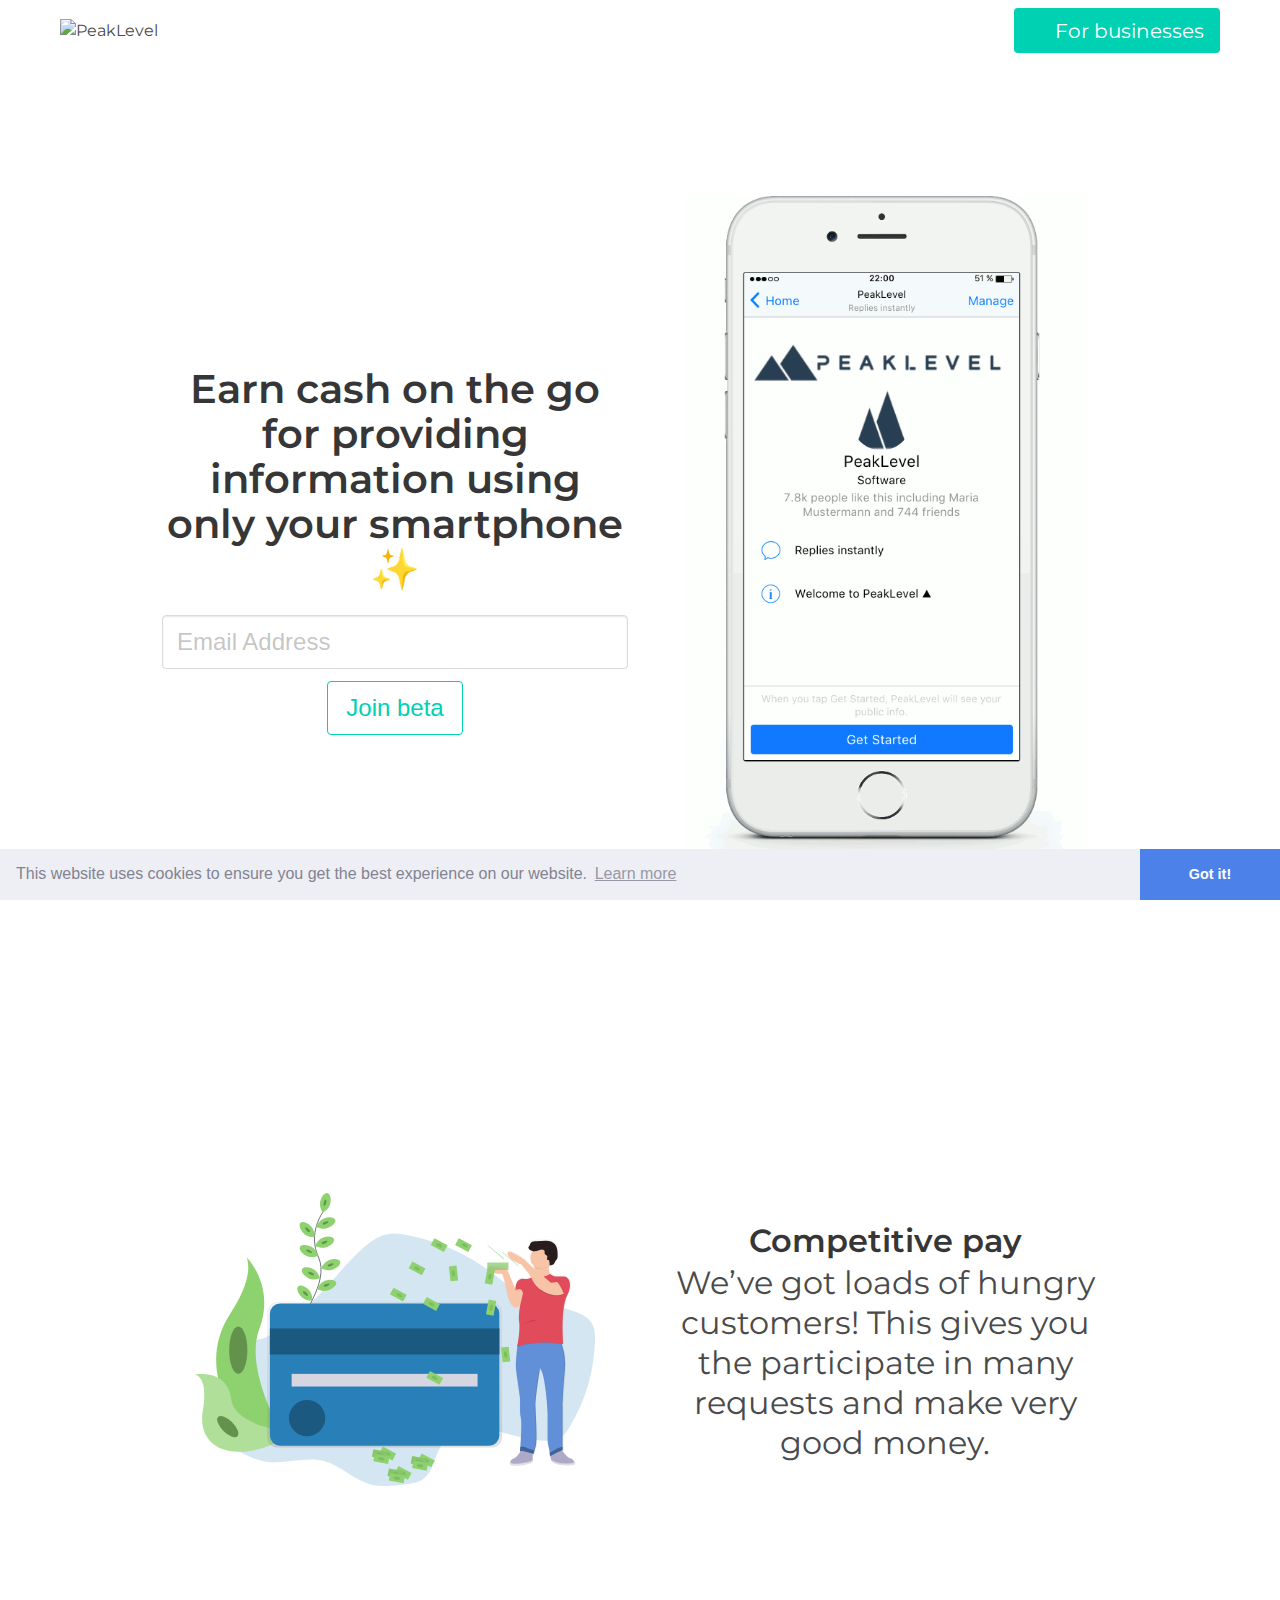
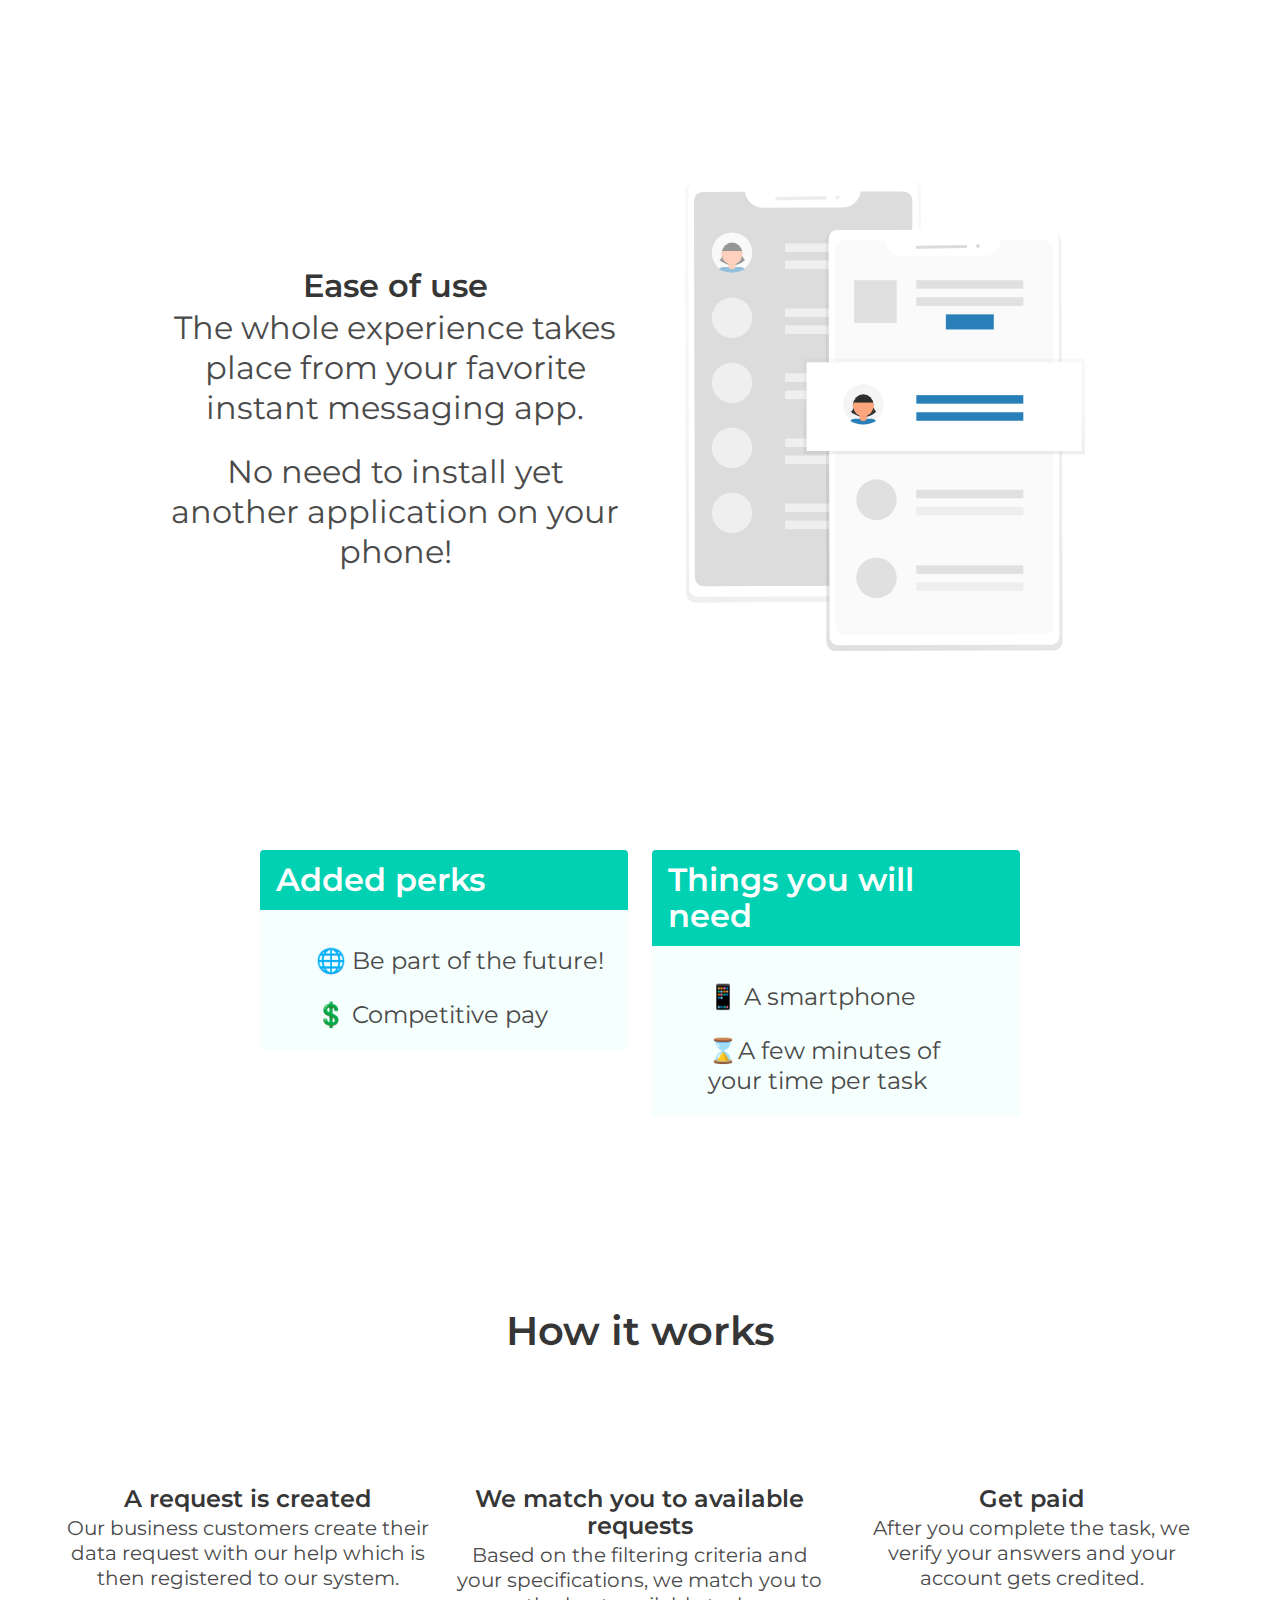
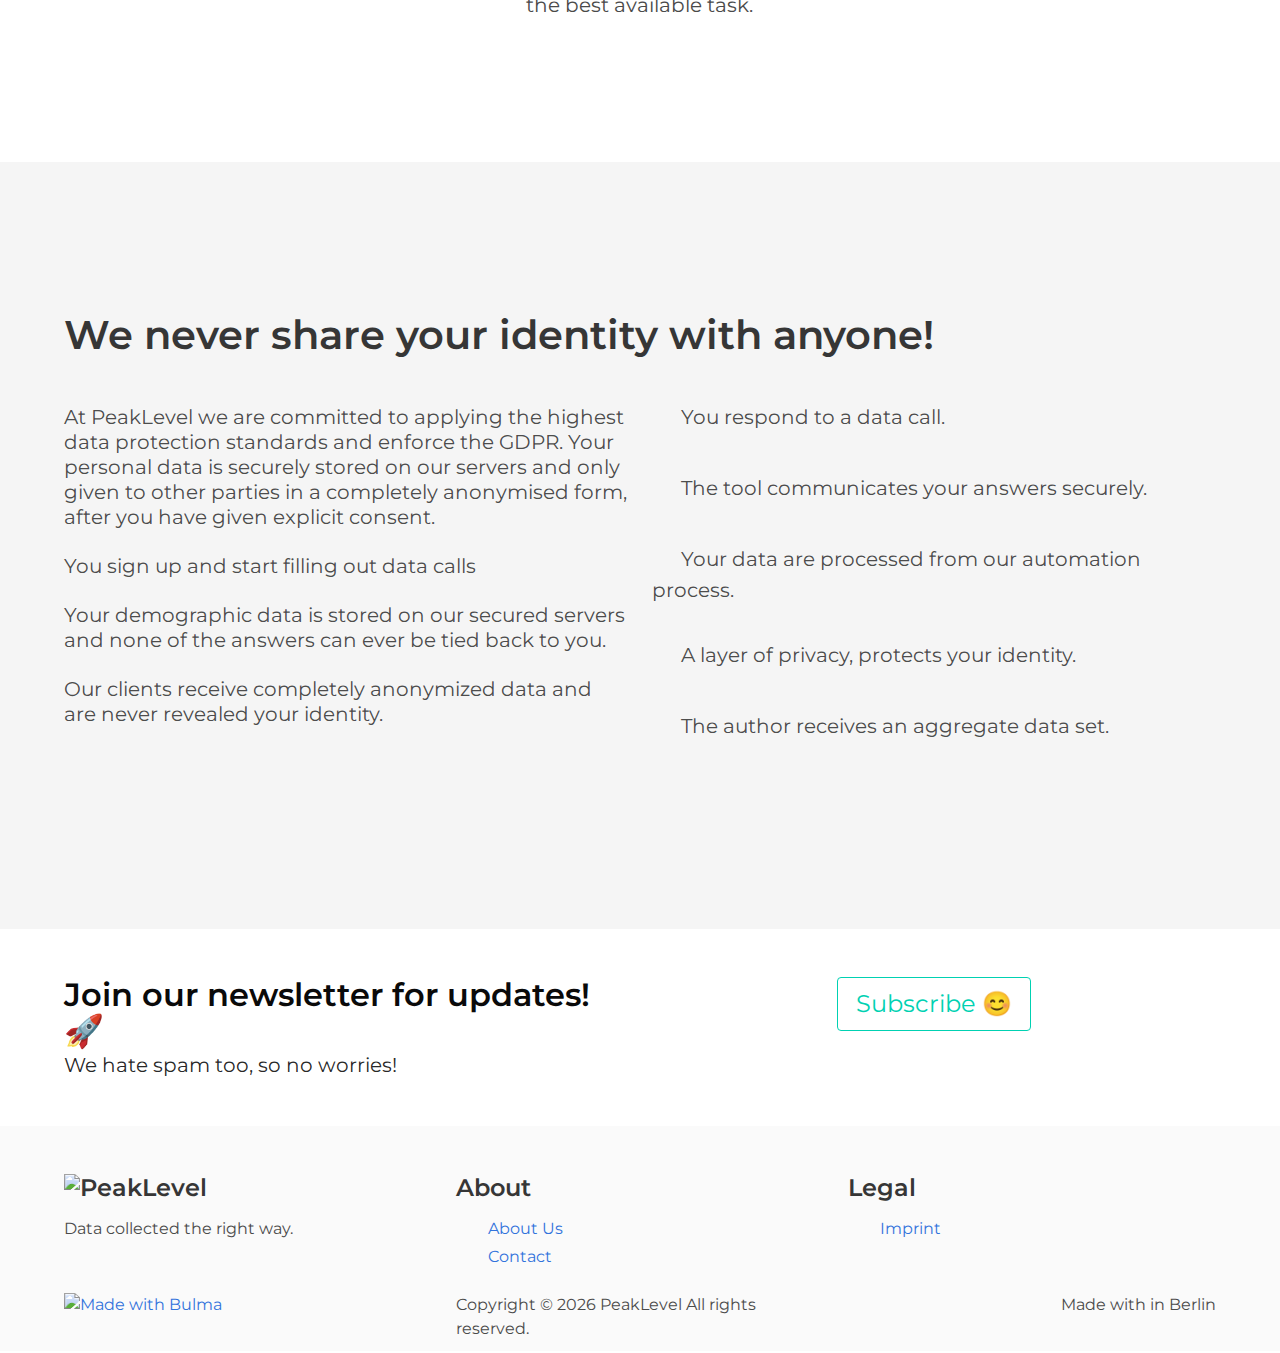
==== index.html @ b617b492 "zappier works" ====
<!DOCTYPE html>
<html class="has-navbar-fixed-top">

<head>
    <meta charset="utf-8" />
    <meta name="msapplication-TileColor" content="#ffffff">
    <meta name="theme-color" content="#ffffff">

    <meta name="viewport" content="width=device-width, initial-scale=1.0" />
    <meta http-equiv="Content-Language" content="en">
    <meta name="robots" content="index, follow">

    <meta name=“twitter:card” content=“summary” />
    <meta name=“twitter:site” content=“PeakLevel” />
    <meta property=“og:locale” content=“en_US” />
    <meta property=“og:site_name” content=“PeakLevel” />
    <meta property=“og:image” content=“public/images/logo.png” />
    <meta property=“og:type” content=“website” />
    <meta property=“og:description” content=” PeakLevel is the fastest way to collect unique and accurate data ” />
    <meta property=“og:title” content=“PeakLevel - data collected the right way” />
    <meta name="google-site-verification" content="jZtUZP51AYkvOI7ftEfUMwGr9UyLI_4PueVfo0rjzd8" />

    <link rel="apple-touch-icon" sizes="180x180" href="./public/apple-touch-icon.png">
    <link rel="icon" type="image/png" sizes="32x32" href="./public/favicon-32x32.png">
    <link rel="icon" type="image/png" sizes="16x16" href="./public/favicon-16x16.png">
    <link rel="manifest" href="./public/site.webmanifest">
    <link rel="mask-icon" href="./public/safari-pinned-tab.svg" color="#5bbad5">
    <meta name="msapplication-TileColor" content="#da532c">
    <meta name="theme-color" content="#ffffff">

    <title>PeakLevel</title>

    <link href="https://fonts.googleapis.com/css?family=Lato" rel="stylesheet">
    <link rel="stylesheet" href="https://use.fontawesome.com/releases/v5.0.13/css/all.css" integrity="sha384-DNOHZ68U8hZfKXOrtjWvjxusGo9WQnrNx2sqG0tfsghAvtVlRW3tvkXWZh58N9jp"
        crossorigin="anonymous">

    <link href="https://fonts.googleapis.com/css?family=Montserrat" rel="stylesheet">

    <link rel="stylesheet" href="./public/lib/bulma/css/bulma.min.css" />
    <link rel="stylesheet" href="./public/css/site_3.css" />
    <link href="./public/lib/noty/lib/noty.css" rel="stylesheet">
    <link rel="stylesheet" type="text/css" href="./public/lib/cookieconsent/build/cookieconsent.min.css" />

</head>

<body class="layout-default">

    <nav class="is-fixed-top navbar">
        <div class="container">
            <div class="navbar-brand">
                <a class="navbar-item" style="padding-top:0px; padding-bottom:0px;" href="/">
                    <img style="max-height:100% !important;" width="250px" src="./public/images/peaklevel-full-right.svg" alt="PeakLevel">
                </a>
                <div class="navbar-burger burger" data-target="navbarExampleTransparentExample">
                    <span></span>
                    <span></span>
                    <span></span>
                </div>
            </div>

            <div id="navbarExampleTransparentExample" class="navbar-menu">
                <div class="navbar-end">
                    <div class="navbar-item">
                        <p class="control">
                            <a class="button is-medium is-primary" href="#" onclick="window.location.href = 'business.html'">
                                <span class="icon">
                                    <i class="fas fa-briefcase"></i>
                                </span>
                                <span>For businesses</span>
                            </a>
                        </p>
                    </div>
                </div>
            </div>
        </div>
    </nav>

    <section class="hero is-medium">
        <div class="hero-body">
            <div class="container">
                <div class="columns is-vcentered is-centered is-multiline">
                    <div class="column is-5 has-text-centered">
                        <h1 class="title is-size-2">
                            Earn cash on the go for providing information using only your smartphone ✨
                        </h1>
                        <form method="post" class="form-horizontal" id="b2cwaitinglistForm">
                            <div class="field">
                                <p class="control">
                                    <input id="txtBetaList" name="email" class="input is-large" type="email" required placeholder="Email Address">
                                    <input id="refCode" name="refCode" class="input is-large" type="hidden">
                                    <input id="userRefCode" name="userRefCode" class="input hidden" type="hidden">
                                </p>
                            </div>
                            <div class="field">
                                <p class="control has-text-centered">
                                    <button type="submit" class="is-centered button is-primary is-outlined is-large">Join beta
                                    </button>
                                </p>
                            </div>
                        </form>
                    </div>
                    <div class="column is-5 has-text-centered">
                        <div class="wrapper">
                            <img id="botdemo" width="400px;" src="./public/images/botpreview-no-loop.gif" alt="" onclick="document.getElementById('botdemo').src='./public/images/botpreview-no-loop.gif'"
                            />
                        </div>
                    </div>
                </div>
            </div>
        </div>
    </section>

    <div class="hero is-medium point-panel" style="padding-top: 0px !important;">
        <div class="hero-body point-panel-overlay">
            <div class="container">
                <div class="columns is-vcentered is-centered is-multiline">
                    <div class="column is-5 has-text-centered">
                        <img style="max-height:100% !important;" width="400px" src="./public/images/undraw_make_it_rain_iwk4.svg" alt="PeakLevel">
                    </div>
                    <div class="column is-5 has-text-centered">
                        <h2 class="title is-size-3">
                            Competitive pay
                        </h2>
                        <p class="subtitle is-size-3">
                            We’ve got loads of hungry customers! This gives you the participate in many requests and make very good money.
                        </p>

                    </div>
                </div>
            </div>
        </div>
    </div>

    <div class="hero is-medium point-panel" style="padding-top: 0px !important;">
        <div class="hero-body point-panel-overlay">
            <div class="container">
                <div class="columns is-vcentered is-centered is-multiline">
                    <div class="column is-5 has-text-centered">
                        <h2 class="title is-size-3">
                            Ease of use
                        </h2>
                        <p class="subtitle is-size-3">
                            The whole experience takes place from your favorite instant messaging app.
                        </p>
                        <p class="subtitle is-size-3">
                            No need to install yet another application on your phone!
                        </p>
                    </div>
                    <div class="column is-5 has-text-centered">
                        <img style="max-height:100% !important;" width="400px" src="./public/images/undraw_messages1_9ah2.svg" alt="PeakLevel">
                    </div>
                </div>
            </div>
        </div>
    </div>

    <div class="hero" style="padding-top: 0px !important;">
        <div class="hero-body point-panel-overlay">
            <div class="container">
                <div class="columns is-centered is-multiline">
                    <div class="column is-4">
                        <div class="has-shadow">
                            <article class="message is-primary">
                                <div class="message-header">
                                    <p class="title is-size-3 has-text-white ">Added perks</p>
                                </div>
                                <div class="message-body content">
                                    <ul>
                                        <li class="subtitle is-size-4">
                                            🌐 Be part of the future!
                                        </li>
                                        <li class="subtitle is-size-4">
                                            💲 Competitive pay
                                        </li>
                                    </ul>
                                </div>
                            </article>
                        </div>
                    </div>
                    <div class="column is-4">
                        <div class="has-shadow">
                            <article class="message is-primary">
                                <div class="message-header">
                                    <p class="title is-size-3 has-text-white ">Things you will need</p>
                                </div>
                                <div class="message-body content">
                                    <ul>
                                        <li class="subtitle is-size-4">
                                            📱 A smartphone
                                        </li>
                                        <li class="subtitle is-size-4">
                                            ⌛A few minutes of your time per task
                                        </li>
                                    </ul>
                                </div>
                            </article>
                        </div>
                    </div>
                </div>
            </div>
        </div>
    </div>

    <div class="hero is-medium point-panel">
        <div class="hero-body point-panel-overlay">
            <div class="container">
                <div class="columns is-multiline">
                    <div class="column is-12 has-text-centered is-centered" style="margin-bottom: 3em;">
                        <h3 class="title is-size-2">
                            How it works
                        </h3>
                    </div>
                    <div class="column is-4 has-text-centered">
                        <span class="icon is-large">
                            <i class="fa fa-3x fa-mobile-alt" style="color:#23d160;"></i>
                        </span>
                        <p class="title is-size-4" style="margin-top: 0.5em;">
                            A request is created
                        </p>
                        <p class="subtitle">
                            Our business customers create their data request with our help which is then registered to our system.
                        </p>
                    </div>
                    <div class="column is-4 has-text-centered">
                        <span class="icon is-large">
                            <i class="fa fa-3x fa-clipboard-check" style="color:#209cee;"></i>
                        </span>
                        <p class="title is-size-4" style="margin-top: 0.5em;">
                            <strong>We match you to available requests</strong>
                        </p>
                        <p class="subtitle">
                            Based on the filtering criteria and your specifications, we match you to the best available task.
                        </p>
                    </div>
                    <div class="column is-4 has-text-centered">
                        <span class="icon is-large">
                            <i class="fa fa-3x fa-hand-holding-usd" style="color:#00d1b2;"></i>
                        </span>
                        <p class="title is-size-4" style="margin-top: 0.5em;">
                            <strong>Get paid</strong>
                        </p>
                        <p class="subtitle">
                            After you complete the task, we verify your answers and your account gets credited.
                        </p>
                    </div>
                </div>
            </div>

        </div>
    </div>

    <section class="hero is-medium point-panel is-light">
        <div class="hero-body point-panel-overlay" style="padding-top: 150px !important;">
            <div class="container">
                <div class="columns is-multiline">
                    <div class="column is-12">
                        <p class="title is-size-2-desktop is-size-3-tablet">
                            We never share your identity with anyone!
                        </p>
                    </div>
                    <div class="column is-6">

                        <br />
                        <p class="subtitle is-size-6-tablet is-size-5-desktop">
                            At PeakLevel we are committed to applying the highest data protection standards and enforce the GDPR. Your personal data
                            is securely stored on our servers and only given to other parties in a completely anonymised
                            form, after you have given explicit consent.
                        </p>
                        <p class="subtitle is-size-6-tablet is-size-5-desktop">
                            You sign up and start filling out data calls </p>
                        <p class="subtitle is-size-6-tablet is-size-5-desktop">
                            Your demographic data is stored on our secured servers and none of the answers can ever be tied back to you. </p>
                        <p class="subtitle is-size-6-tablet is-size-5-desktop">
                            Our clients receive completely anonymized data and are never revealed your identity. </p>
                    </div>
                    <div class="column is-6 has-text-left">
                        <br />

                        <ul class="leaf ">
                            <li>
                                <p class="subtitle is-size-5-desktop is-size-6-tablet">
                                    <span class="icon has-text-success">
                                        <i class="fas fa-check"></i>
                                    </span> You respond to a data call.
                                </p>
                            </li>
                            <li>
                                <p class="subtitle is-size-5-desktop is-size-6-tablet">
                                    <span class="icon has-text-success">
                                        <i class="fas fa-check"></i>
                                    </span> The tool communicates your answers securely.
                                </p>
                            </li>
                            <li>
                                <p class="subtitle is-size-5-desktop is-size-6-tablet">
                                    <span class="icon has-text-success">
                                        <i class="fas fa-check"></i>
                                    </span> Your data are processed from our automation process.
                                </p>
                            </li>
                            <li>
                                <p class="subtitle is-size-5-desktop is-size-6-tablet">
                                    <span class="icon has-text-success">
                                        <i class="fas fa-check"></i>
                                    </span> A layer of privacy, protects your identity.
                                </p>
                            </li>
                            <li>
                                <p class="subtitle is-size-5-desktop is-size-6-tablet">
                                    <span class="icon has-text-success">
                                        <i class="fas fa-check"></i>
                                    </span> The author receives an aggregate data set.
                                </p>
                            </li>
                        </ul>
                    </div>
                </div>
            </div>
        </div>
    </section>
    <div id="" class="hero is-white">
        <div class="hero-body">
            <div class="container">
                <div id="mc_embed_signup" class="columns">
                    <div class="column is-6 has-text-centered-mobile">
                        <p class="title">
                            Join our newsletter for updates! 🚀
                        </p>
                        <p class="subtitle is-hidden-mobile">
                            <span>We hate spam too, so no worries!</span>
                        </p>
                    </div>

                    <div class="column is-6 has-text-centered is-centered">
                        <a href="https://getpeaklevel.us18.list-manage.com/subscribe?u=f528a660be0df68a45bf9055d&id=cd4c10b00b" target="_blank" type="button"
                            class="button is-large is-outlined is-primary"> Subscribe 😊</a>
                    </div>
                </div>
            </div>
        </div>
    </div>

    <div class="modal">
        <div class="modal-background"></div>
        <div class="modal-card">
            <header class="modal-card-head">
                <p class="modal-card-title">Modal title</p>
                <button class="delete" aria-label="close"></button>
            </header>
            <section class="modal-card-body">
                <!-- Content ... -->
            </section>
            <footer class="modal-card-foot">
                <button class="button is-success">Save changes</button>
                <button class="button">Cancel</button>
            </footer>
        </div>
    </div>


    <footer class="footer">
        <div class="container">
            <div class="columns">
                <div class="column">
                    <div class="content">
                        <h3>
                            <img style="max-height:100% !important;" width="250px" src="./public/images/peaklevel-full-right.svg" alt="PeakLevel">
                        </h3>
                        <p>
                            Data collected the right way.
                        </p>
                    </div>
                </div>
                <div class="column">
                    <div class="content">
                        <h3>
                            About
                        </h3>
                        <ul class="">
                            <li>
                                <a href="/">
                                    About Us
                                </a>
                            </li>
                            <li>
                                <a href="mailto:support@getpeaklevel.com">
                                    Contact
                                </a>
                            </li>
                        </ul>
                    </div>
                </div>
                <div class="column">
                    <div class="content">
                        <h3>
                            Legal
                        </h3>
                        <ul class="">
                            <li>
                                <a href="#" onclick="window.location.href = 'imprint.html'">
                                    Imprint
                                </a>
                            </li>
                        </ul>
                    </div>
                </div>
            </div>

            <div class="columns">
                <div class="column">
                    <a href="https://bulma.io" target="_blank">
                        <img src="https://bulma.io/images/made-with-bulma--dark.png" alt="Made with Bulma" width="128" height="24">
                    </a>
                </div>
                <div class="column">
                    Copyright ©
                    <script>
                        document.write(new Date().getFullYear())
                    </script> PeakLevel All rights reserved.
                </div>
                <div class="column">
                    <div class="is-pulled-right	">
                        Made with
                        <span style="color:#9c27b0;">
                            <i class="fa fa-heart" aria-hidden="true"></i>
                        </span> in Berlin
                    </div>
                </div>
            </div>
        </div>
    </footer>

    <div class="fb-customerchat" page_id="1645407598841407" ref="type">
    </div>
</body>

<script src="./public/lib/cookieconsent/build/cookieconsent.min.js"></script>
<script>
    window.addEventListener("load", function () {
        window.cookieconsent.initialise({
            "palette": {
                "popup": {
                    "background": "#edeff5",
                    "text": "#838391"
                },
                "button": {
                    "background": "#4b81e8"
                }
            },
            "theme": "edgeless"
        })
    });
</script>

<!-- Global site tag (gtag.js) - Google Analytics -->
<script async src="https://www.googletagmanager.com/gtag/js?id=UA-119355894-1"></script>
<script>
    window.dataLayer = window.dataLayer || [];

    function gtag() {
        dataLayer.push(arguments);
    }
    gtag('js', new Date());

    gtag('config', 'UA-119355894-1');
</script>

<script src="./public/lib/noty/lib/noty.min.js" type="text/javascript"></script>
<script src="./public/js/site_19741.js" type="text/javascript"></script>


</html>
---- public/css/site_3.css ----
﻿body {
  font-family: 'Montserrat', sans-serif;
}

.main {
  background: #2980b9;
  /* fallback for old browsers */
  background: -webkit-linear-gradient(to right, #2c3e50, #2980b9);
  /* Chrome 10-25, Safari 5.1-6 */
  background: linear-gradient(to right, #2c3e50, #2980b9);
  /* W3C, IE 10+/ Edge, Firefox 16+, Chrome 26+, Opera 12+, Safari 7+ */
}

.footer {
  padding-bottom: 10px !important;
}

li {
  list-style: none !important;
}

.iti-flag {
  background-image: url("../lib/intl-tel-input/img/flags.png");
}

@media only screen and (-webkit-min-device-pixel-ratio: 2),
only screen and (min--moz-device-pixel-ratio: 2),
only screen and (-o-min-device-pixel-ratio: 2 / 1),
only screen and (min-device-pixel-ratio: 2),
only screen and (min-resolution: 192dpi),
only screen and (min-resolution: 2dppx) {
  .iti-flag {
    background-image: url("../lib/intl-tel-input/img/flags@2x.png");
  }
}


li:last-child {
  margin-bottom: 0px;
}

ul .leaf {
  background: silver;
  padding: 1px;
  padding-left: 40px;
}

.leaf>li {
  margin-bottom: 40px;
}

.hidden {
  display: none;
}

.round {
  border-radius: 50%;
}
---- public/lib/cookieconsent/build/cookieconsent.min.css ----
.cc-window{opacity:1;transition:opacity 1s ease}.cc-window.cc-invisible{opacity:0}.cc-animate.cc-revoke{transition:transform 1s ease}.cc-animate.cc-revoke.cc-top{transform:translateY(-2em)}.cc-animate.cc-revoke.cc-bottom{transform:translateY(2em)}.cc-animate.cc-revoke.cc-active.cc-bottom,.cc-animate.cc-revoke.cc-active.cc-top,.cc-revoke:hover{transform:translateY(0)}.cc-grower{max-height:0;overflow:hidden;transition:max-height 1s}
.cc-link,.cc-revoke:hover{text-decoration:underline}.cc-revoke,.cc-window{position:fixed;overflow:hidden;box-sizing:border-box;font-family:Helvetica,Calibri,Arial,sans-serif;font-size:16px;line-height:1.5em;display:-ms-flexbox;display:flex;-ms-flex-wrap:nowrap;flex-wrap:nowrap;z-index:9999}.cc-window.cc-static{position:static}.cc-window.cc-floating{padding:2em;max-width:24em;-ms-flex-direction:column;flex-direction:column}.cc-window.cc-banner{padding:1em 1.8em;width:100%;-ms-flex-direction:row;flex-direction:row}.cc-revoke{padding:.5em}.cc-header{font-size:18px;font-weight:700}.cc-btn,.cc-close,.cc-link,.cc-revoke{cursor:pointer}.cc-link{opacity:.8;display:inline-block;padding:.2em}.cc-link:hover{opacity:1}.cc-link:active,.cc-link:visited{color:initial}.cc-btn{display:block;padding:.4em .8em;font-size:.9em;font-weight:700;border-width:2px;border-style:solid;text-align:center;white-space:nowrap}.cc-banner .cc-btn:last-child{min-width:140px}.cc-highlight .cc-btn:first-child{background-color:transparent;border-color:transparent}.cc-highlight .cc-btn:first-child:focus,.cc-highlight .cc-btn:first-child:hover{background-color:transparent;text-decoration:underline}.cc-close{display:block;position:absolute;top:.5em;right:.5em;font-size:1.6em;opacity:.9;line-height:.75}.cc-close:focus,.cc-close:hover{opacity:1}
.cc-revoke.cc-top{top:0;left:3em;border-bottom-left-radius:.5em;border-bottom-right-radius:.5em}.cc-revoke.cc-bottom{bottom:0;left:3em;border-top-left-radius:.5em;border-top-right-radius:.5em}.cc-revoke.cc-left{left:3em;right:unset}.cc-revoke.cc-right{right:3em;left:unset}.cc-top{top:1em}.cc-left{left:1em}.cc-right{right:1em}.cc-bottom{bottom:1em}.cc-floating>.cc-link{margin-bottom:1em}.cc-floating .cc-message{display:block;margin-bottom:1em}.cc-window.cc-floating .cc-compliance{-ms-flex:1 0 auto;flex:1 0 auto}.cc-window.cc-banner{-ms-flex-align:center;align-items:center}.cc-banner.cc-top{left:0;right:0;top:0}.cc-banner.cc-bottom{left:0;right:0;bottom:0}.cc-banner .cc-message{-ms-flex:1;flex:1}.cc-compliance{display:-ms-flexbox;display:flex;-ms-flex-align:center;align-items:center;-ms-flex-line-pack:justify;align-content:space-between}.cc-compliance>.cc-btn{-ms-flex:1;flex:1}.cc-btn+.cc-btn{margin-left:.5em}
@media print{.cc-revoke,.cc-window{display:none}}@media screen and (max-width:900px){.cc-btn{white-space:normal}}@media screen and (max-width:414px) and (orientation:portrait),screen and (max-width:736px) and (orientation:landscape){.cc-window.cc-top{top:0}.cc-window.cc-bottom{bottom:0}.cc-window.cc-banner,.cc-window.cc-left,.cc-window.cc-right{left:0;right:0}.cc-window.cc-banner{-ms-flex-direction:column;flex-direction:column}.cc-window.cc-banner .cc-compliance{-ms-flex:1;flex:1}.cc-window.cc-floating{max-width:none}.cc-window .cc-message{margin-bottom:1em}.cc-window.cc-banner{-ms-flex-align:unset;align-items:unset}}
.cc-floating.cc-theme-classic{padding:1.2em;border-radius:5px}.cc-floating.cc-type-info.cc-theme-classic .cc-compliance{text-align:center;display:inline;-ms-flex:none;flex:none}.cc-theme-classic .cc-btn{border-radius:5px}.cc-theme-classic .cc-btn:last-child{min-width:140px}.cc-floating.cc-type-info.cc-theme-classic .cc-btn{display:inline-block}
.cc-theme-edgeless.cc-window{padding:0}.cc-floating.cc-theme-edgeless .cc-message{margin:2em 2em 1.5em}.cc-banner.cc-theme-edgeless .cc-btn{margin:0;padding:.8em 1.8em;height:100%}.cc-banner.cc-theme-edgeless .cc-message{margin-left:1em}.cc-floating.cc-theme-edgeless .cc-btn+.cc-btn{margin-left:0}
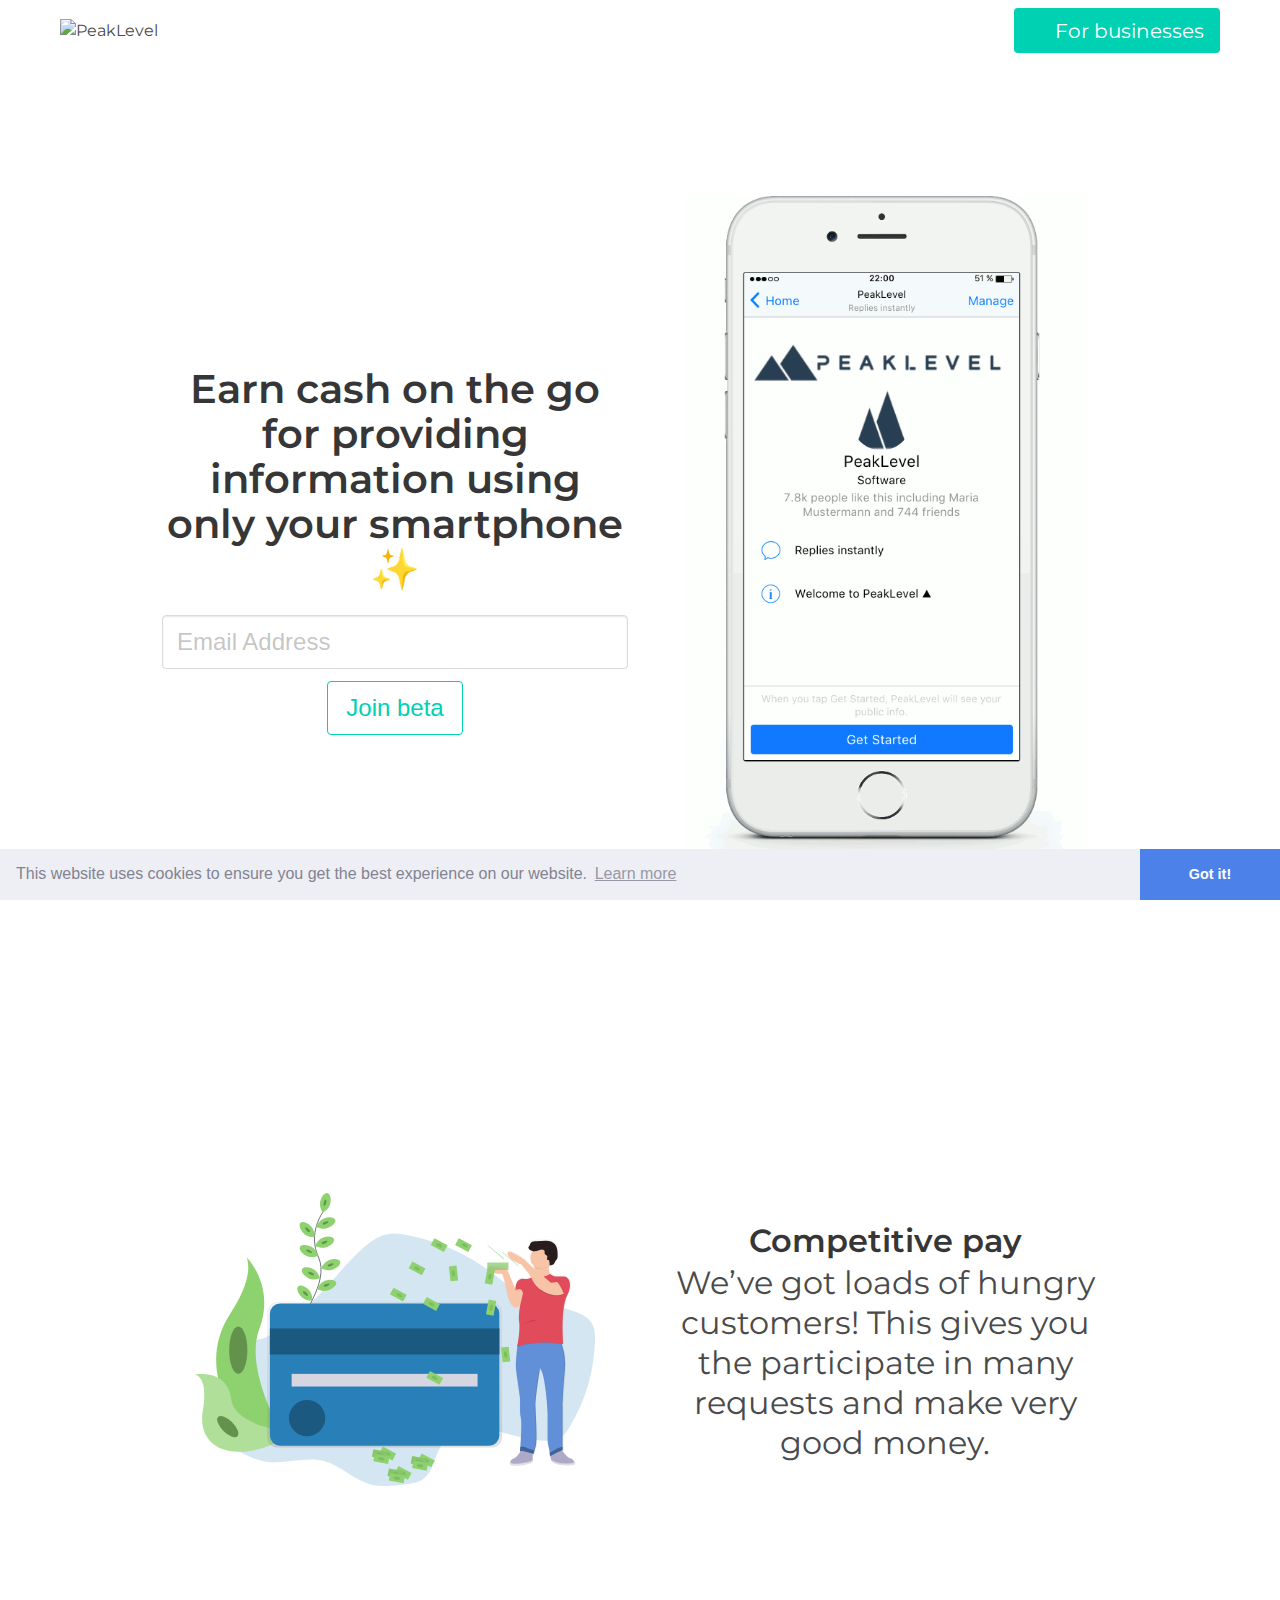
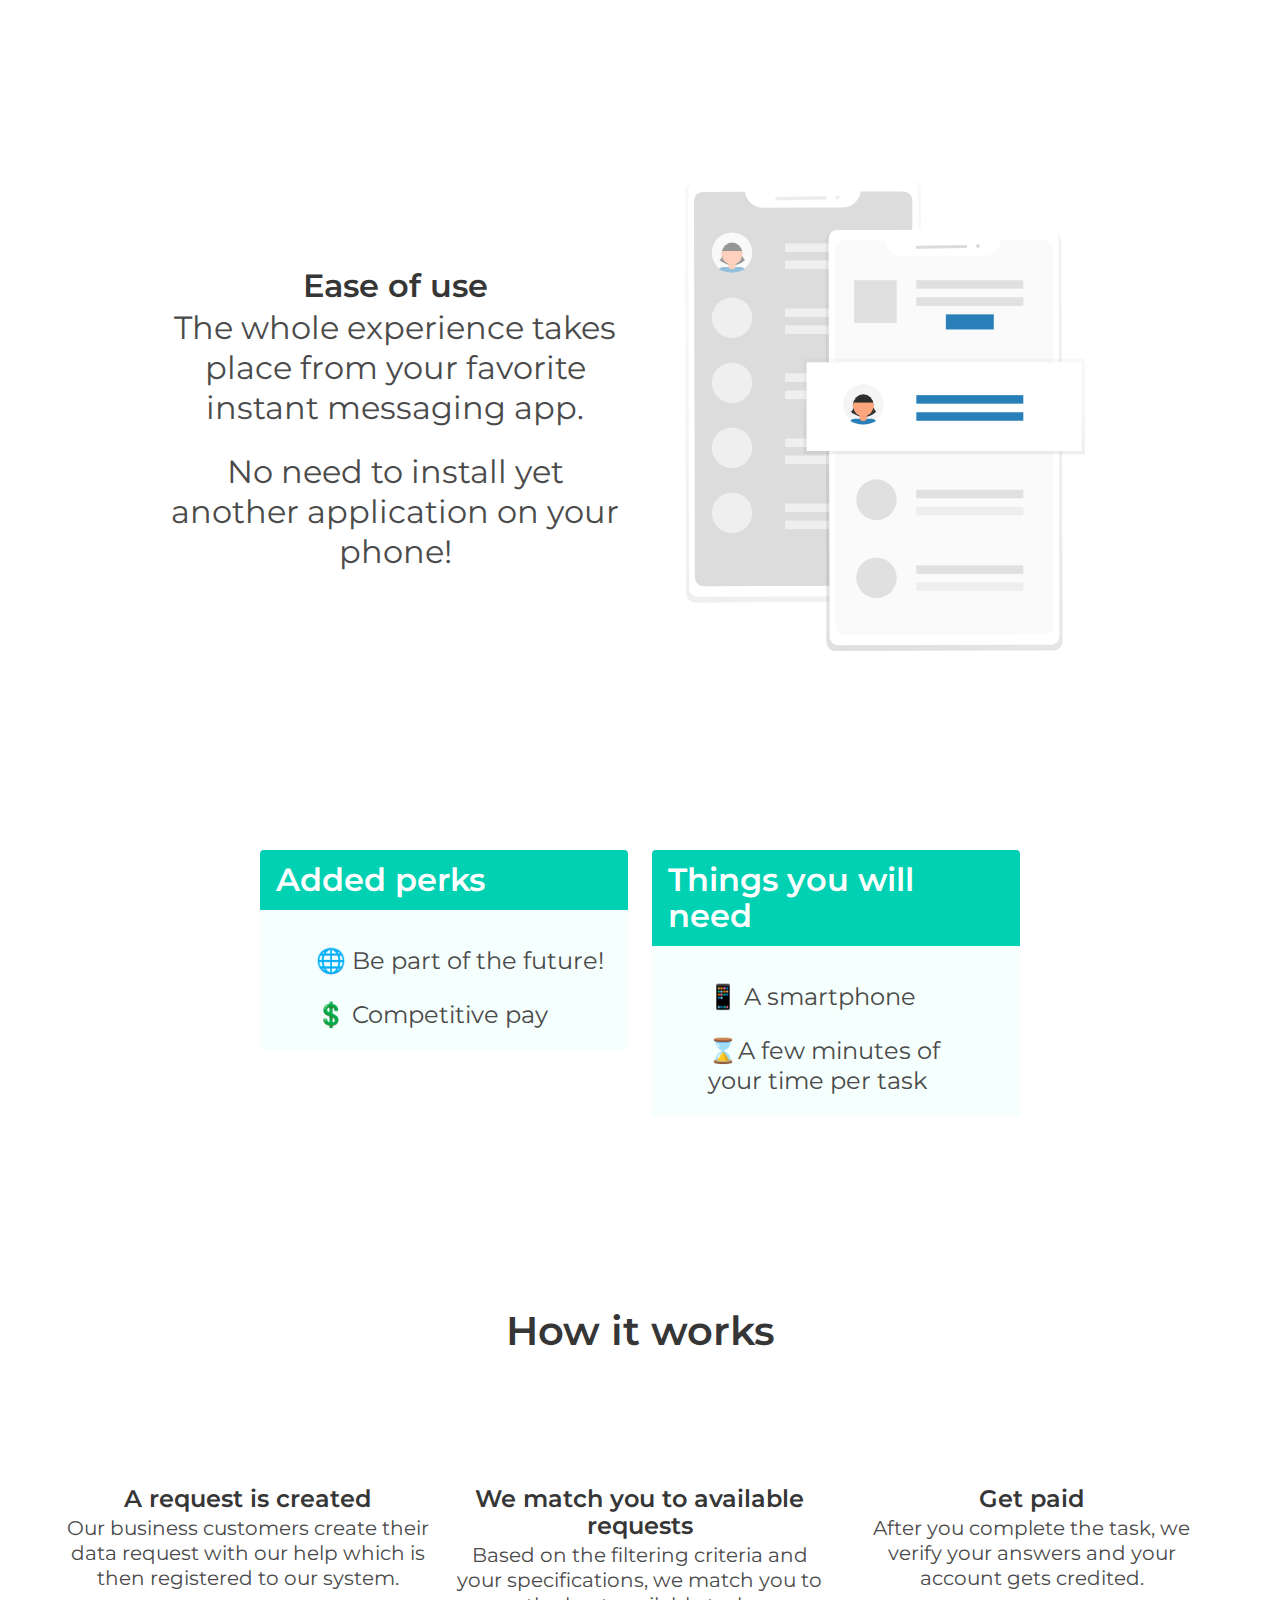
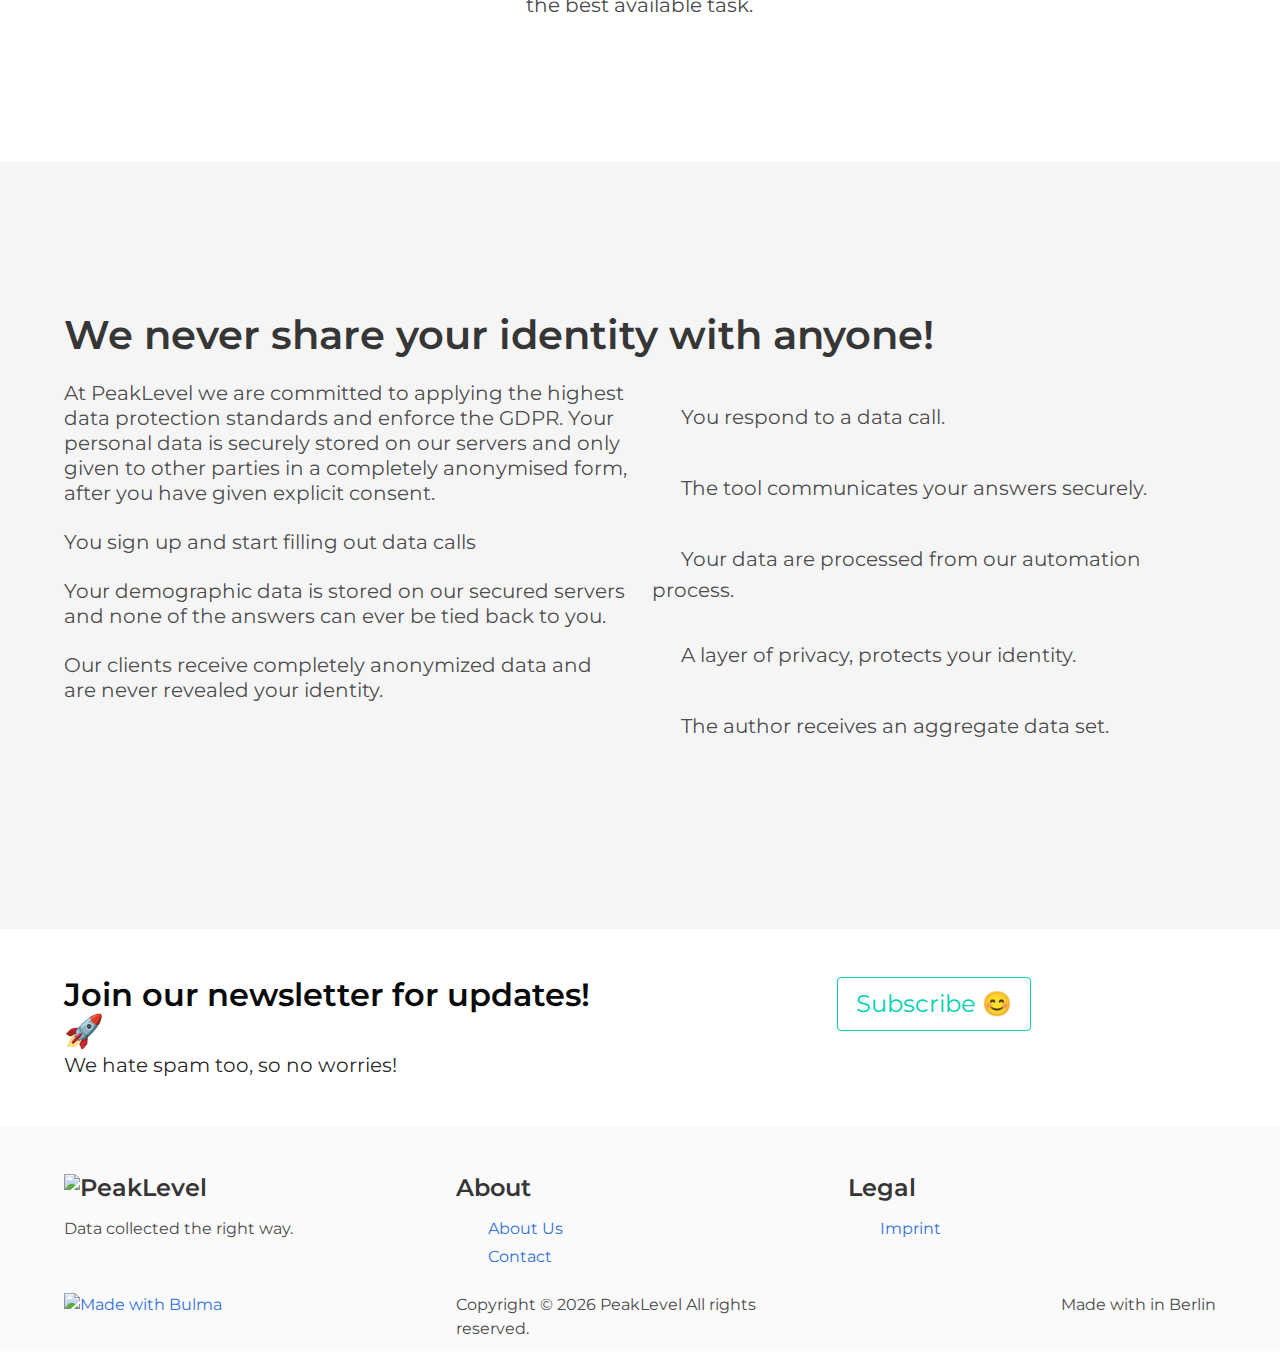
==== commit 4eaea985: "hide on mobile" ====
--- a/index.html
+++ b/index.html
@@ -10,14 +10,26 @@
     <meta http-equiv="Content-Language" content="en">
     <meta name="robots" content="index, follow">
 
-    <meta name=“twitter:card” content=“summary” />
-    <meta name=“twitter:site” content=“PeakLevel” />
-    <meta property=“og:locale” content=“en_US” />
-    <meta property=“og:site_name” content=“PeakLevel” />
-    <meta property=“og:image” content=“public/images/logo.png” />
-    <meta property=“og:type” content=“website” />
-    <meta property=“og:description” content=” PeakLevel is the fastest way to collect unique and accurate data ” />
-    <meta property=“og:title” content=“PeakLevel - data collected the right way” />
+    <!-- Search Engine -->
+    <meta name="description" content="PeakLevel is the fastest way to collect unique and accurate data">
+    <meta name="image" content="https://www.getpeaklevel.com/public/images/peaklevel-logo.png">
+    <!-- Schema.org for Google -->
+    <meta itemprop="name" content="PeakLevel">
+    <meta itemprop="description" content="PeakLevel is the fastest way to collect unique and accurate data">
+    <meta itemprop="image" content="https://www.getpeaklevel.com/public/images/peaklevel-logo.png">
+    <!-- Open Graph general (Facebook, Pinterest & Google+) -->
+    <meta property="og:title" content="PeakLevel - data collected the right way">
+    <meta property="og:description" content="PeakLevel is the fastest way to collect unique and accurate data">
+    <meta property="og:image" content="https://www.getpeaklevel.com/public/images/peaklevel-logo.png">
+    <meta property="og:url" content="https://www.getpeaklevel.com/">
+    <meta property="og:site_name" content="PeakLevel">
+    <meta property="og:type" content="website">
+
+    <!-- Twitter -->
+    <meta name="twitter:card" content="summary">
+    <meta name="twitter:title" content="PeakLevel">
+    <meta name="twitter:description" content="PeakLevel is the fastest way to collect unique and accurate data">
+
     <meta name="google-site-verification" content="jZtUZP51AYkvOI7ftEfUMwGr9UyLI_4PueVfo0rjzd8" />
 
     <link rel="apple-touch-icon" sizes="180x180" href="./public/apple-touch-icon.png">
@@ -80,7 +92,7 @@
             <div class="container">
                 <div class="columns is-vcentered is-centered is-multiline">
                     <div class="column is-5 has-text-centered">
-                        <h1 class="title is-size-2">
+                        <h1 class="title is-size-2 is-size-3-mobile">
                             Earn cash on the go for providing information using only your smartphone ✨
                         </h1>
                         <form method="post" class="form-horizontal" id="b2cwaitinglistForm">
@@ -118,10 +130,10 @@
                         <img style="max-height:100% !important;" width="400px" src="./public/images/undraw_make_it_rain_iwk4.svg" alt="PeakLevel">
                     </div>
                     <div class="column is-5 has-text-centered">
-                        <h2 class="title is-size-3">
+                        <h2 class="title is-size-3 is-size-4-mobile">
                             Competitive pay
                         </h2>
-                        <p class="subtitle is-size-3">
+                        <p class="subtitle is-size-3 is-size-4-mobile">
                             We’ve got loads of hungry customers! This gives you the participate in many requests and make very good money.
                         </p>
 
@@ -135,18 +147,21 @@
         <div class="hero-body point-panel-overlay">
             <div class="container">
                 <div class="columns is-vcentered is-centered is-multiline">
+                    <div class="column is-5 has-text-centered is-hidden-tablet">
+                        <img style="max-height:100% !important;" width="400px" src="./public/images/undraw_messages1_9ah2.svg" alt="PeakLevel">
+                    </div>
                     <div class="column is-5 has-text-centered">
-                        <h2 class="title is-size-3">
+                        <h2 class="title is-size-3 is-size-4-mobile">
                             Ease of use
                         </h2>
-                        <p class="subtitle is-size-3">
+                        <p class="subtitle is-size-3 is-size-4-mobile">
                             The whole experience takes place from your favorite instant messaging app.
                         </p>
-                        <p class="subtitle is-size-3">
+                        <p class="subtitle is-size-3 is-size-4-mobile">
                             No need to install yet another application on your phone!
                         </p>
                     </div>
-                    <div class="column is-5 has-text-centered">
+                    <div class="column is-5 has-text-centered is-hidden-mobile">
                         <img style="max-height:100% !important;" width="400px" src="./public/images/undraw_messages1_9ah2.svg" alt="PeakLevel">
                     </div>
                 </div>
@@ -162,14 +177,14 @@
                         <div class="has-shadow">
                             <article class="message is-primary">
                                 <div class="message-header">
-                                    <p class="title is-size-3 has-text-white ">Added perks</p>
+                                    <p class="title is-size-3 is-size-4-mobile has-text-white ">Added perks</p>
                                 </div>
                                 <div class="message-body content">
                                     <ul>
-                                        <li class="subtitle is-size-4">
+                                        <li class="subtitle is-size-4 is-size-5-mobile">
                                             🌐 Be part of the future!
                                         </li>
-                                        <li class="subtitle is-size-4">
+                                        <li class="subtitle is-size-4 is-size-5-mobile">
                                             💲 Competitive pay
                                         </li>
                                     </ul>
@@ -181,14 +196,14 @@
                         <div class="has-shadow">
                             <article class="message is-primary">
                                 <div class="message-header">
-                                    <p class="title is-size-3 has-text-white ">Things you will need</p>
+                                    <p class="title is-size-3 is-size-4-mobile has-text-white ">Things you will need</p>
                                 </div>
                                 <div class="message-body content">
                                     <ul>
-                                        <li class="subtitle is-size-4">
+                                        <li class="subtitle is-size-4 is-size-5-mobile">
                                             📱 A smartphone
                                         </li>
-                                        <li class="subtitle is-size-4">
+                                        <li class="subtitle is-size-4 is-size-5-mobile">
                                             ⌛A few minutes of your time per task
                                         </li>
                                     </ul>
@@ -206,7 +221,7 @@
             <div class="container">
                 <div class="columns is-multiline">
                     <div class="column is-12 has-text-centered is-centered" style="margin-bottom: 3em;">
-                        <h3 class="title is-size-2">
+                        <h3 class="title is-size-2 is-size-3-mobile">
                             How it works
                         </h3>
                     </div>
@@ -254,13 +269,11 @@
             <div class="container">
                 <div class="columns is-multiline">
                     <div class="column is-12">
-                        <p class="title is-size-2-desktop is-size-3-tablet">
+                        <p class="title is-size-2-desktop is-size-3-mobile is-size-3-tablet">
                             We never share your identity with anyone!
                         </p>
                     </div>
                     <div class="column is-6">
-
-                        <br />
                         <p class="subtitle is-size-6-tablet is-size-5-desktop">
                             At PeakLevel we are committed to applying the highest data protection standards and enforce the GDPR. Your personal data
                             is securely stored on our servers and only given to other parties in a completely anonymised
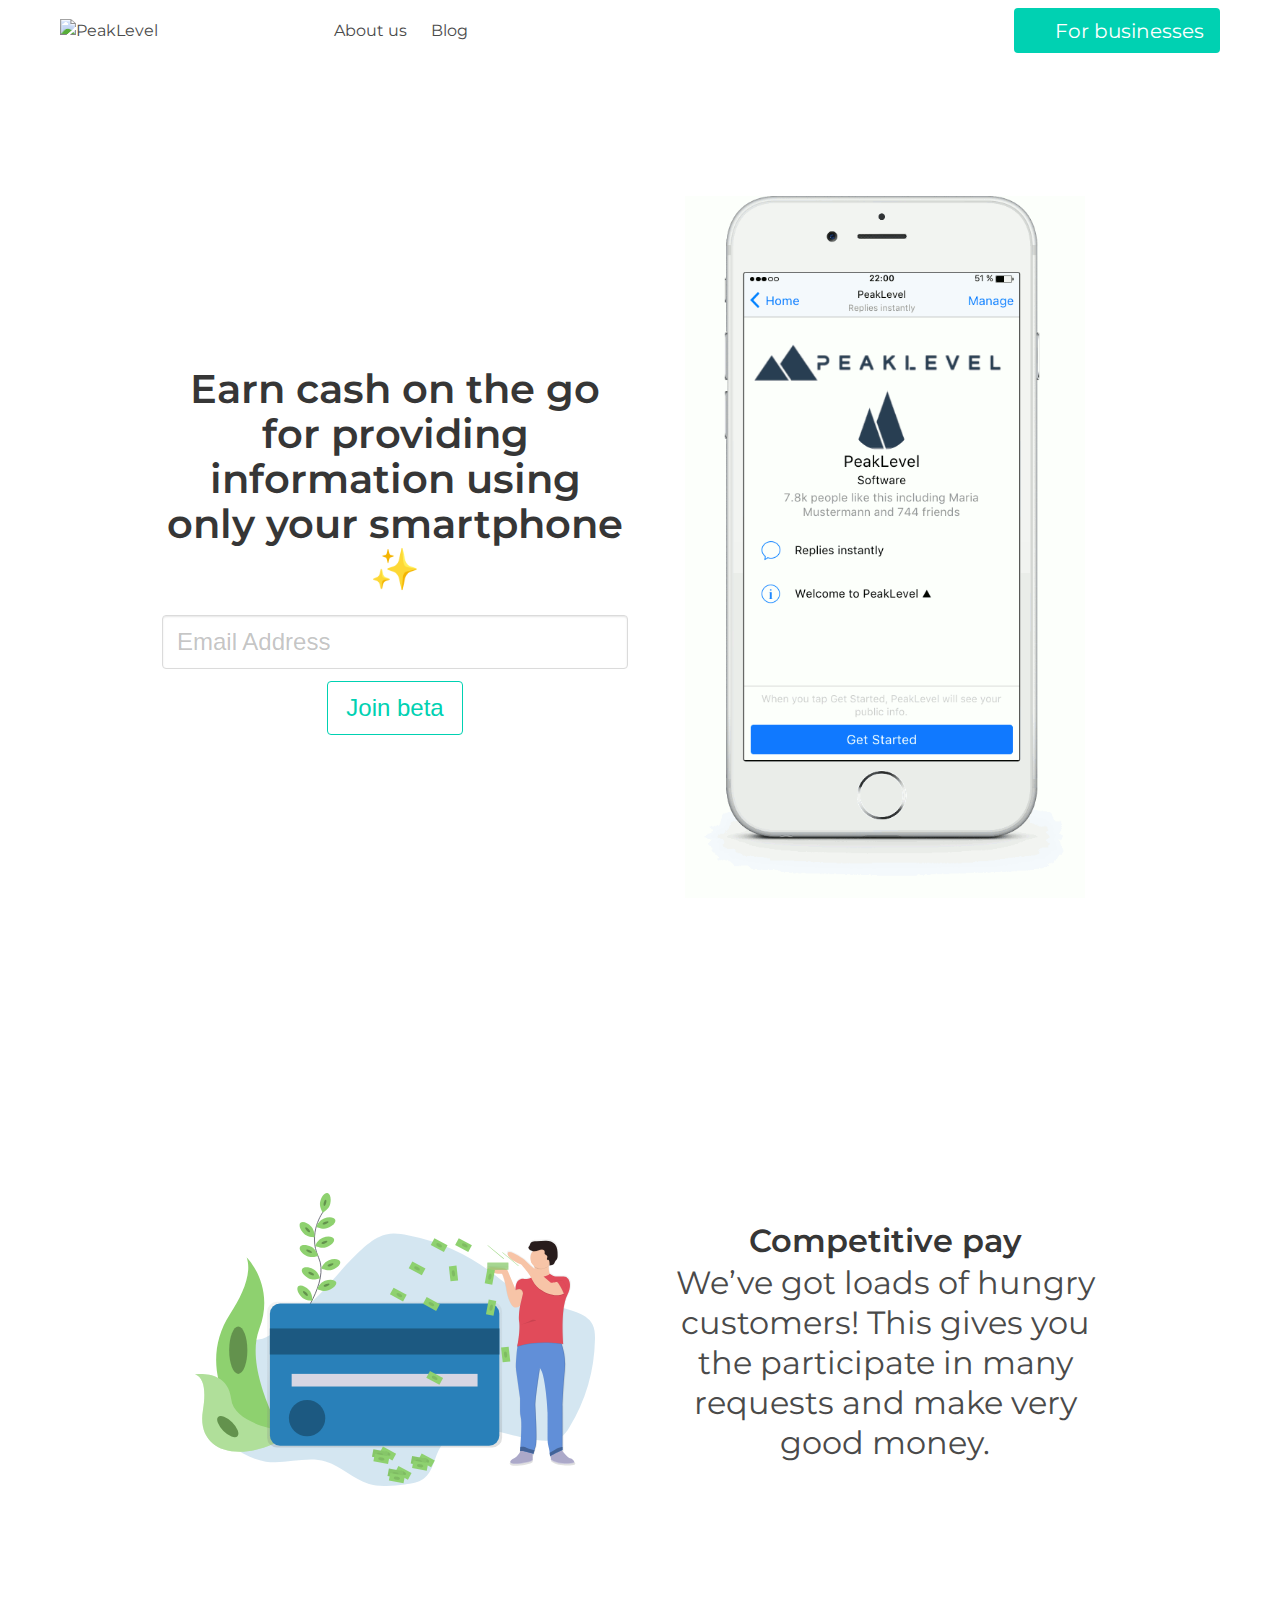
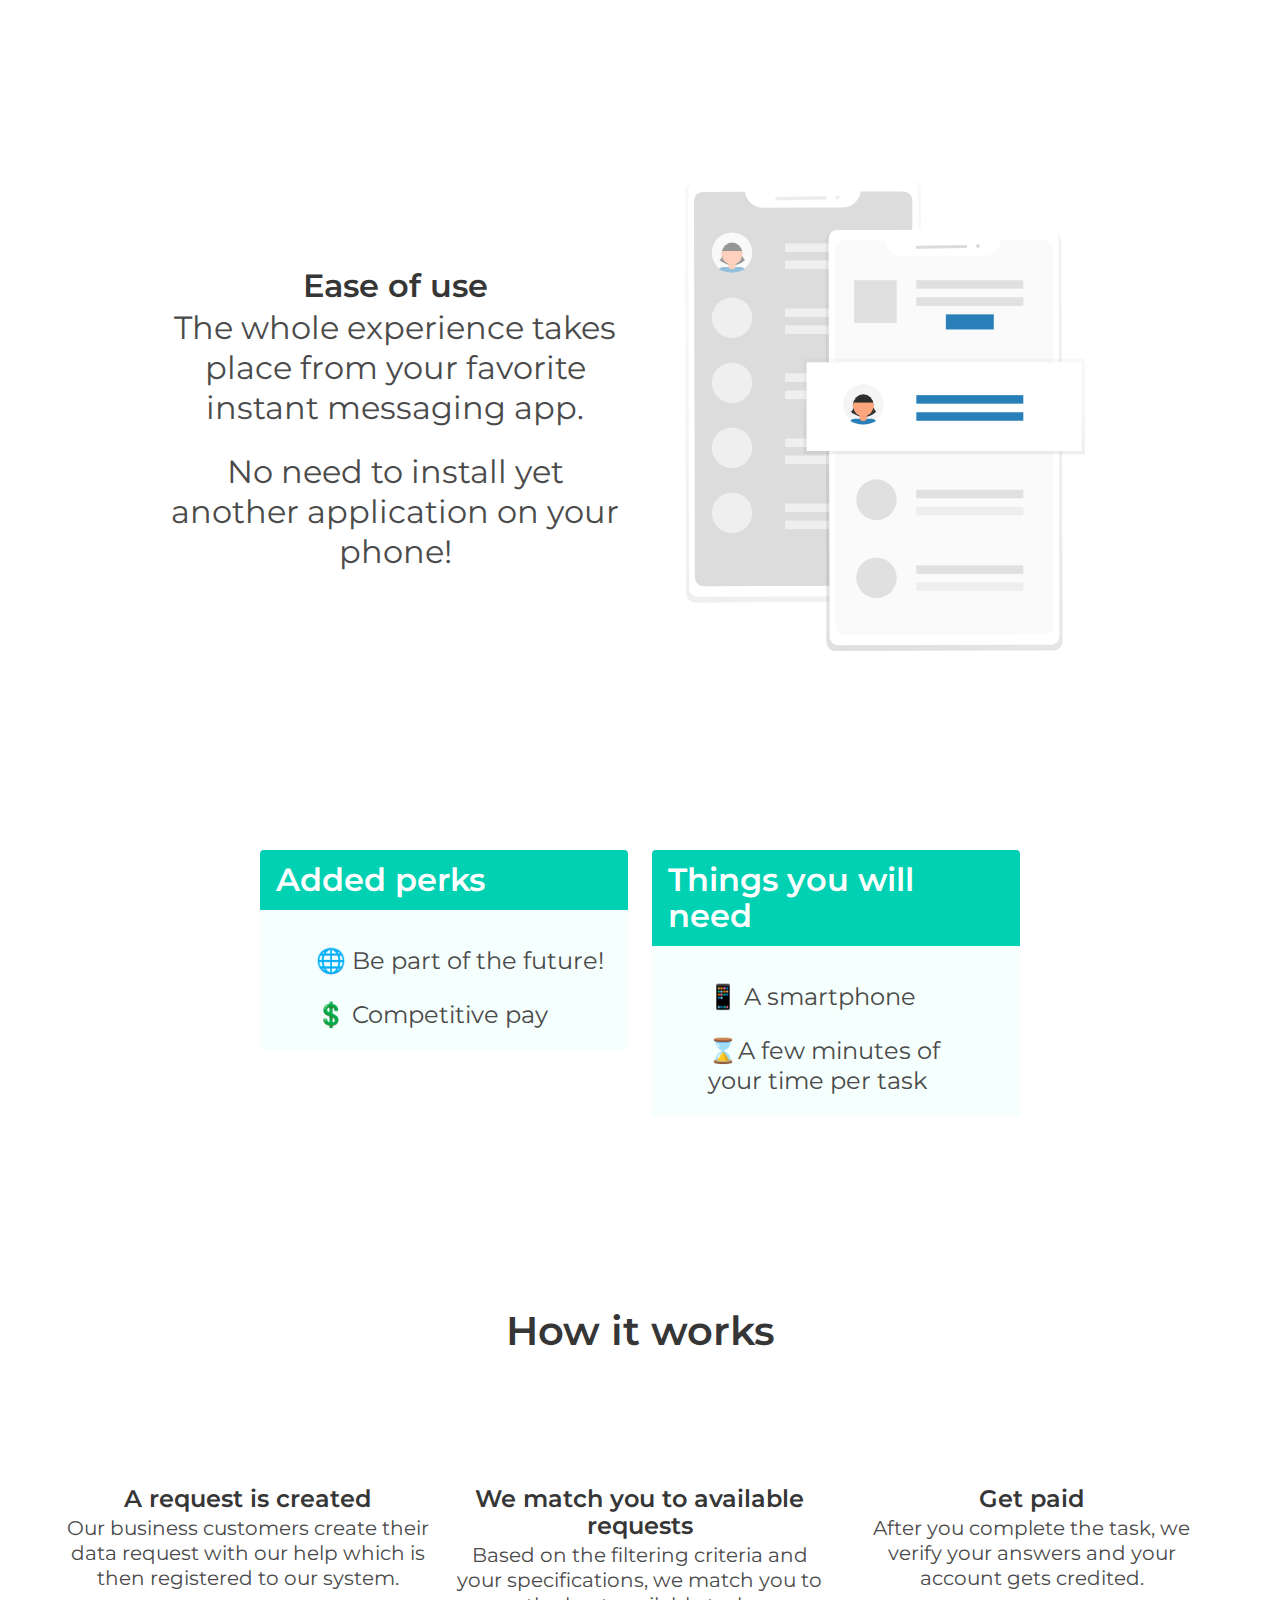
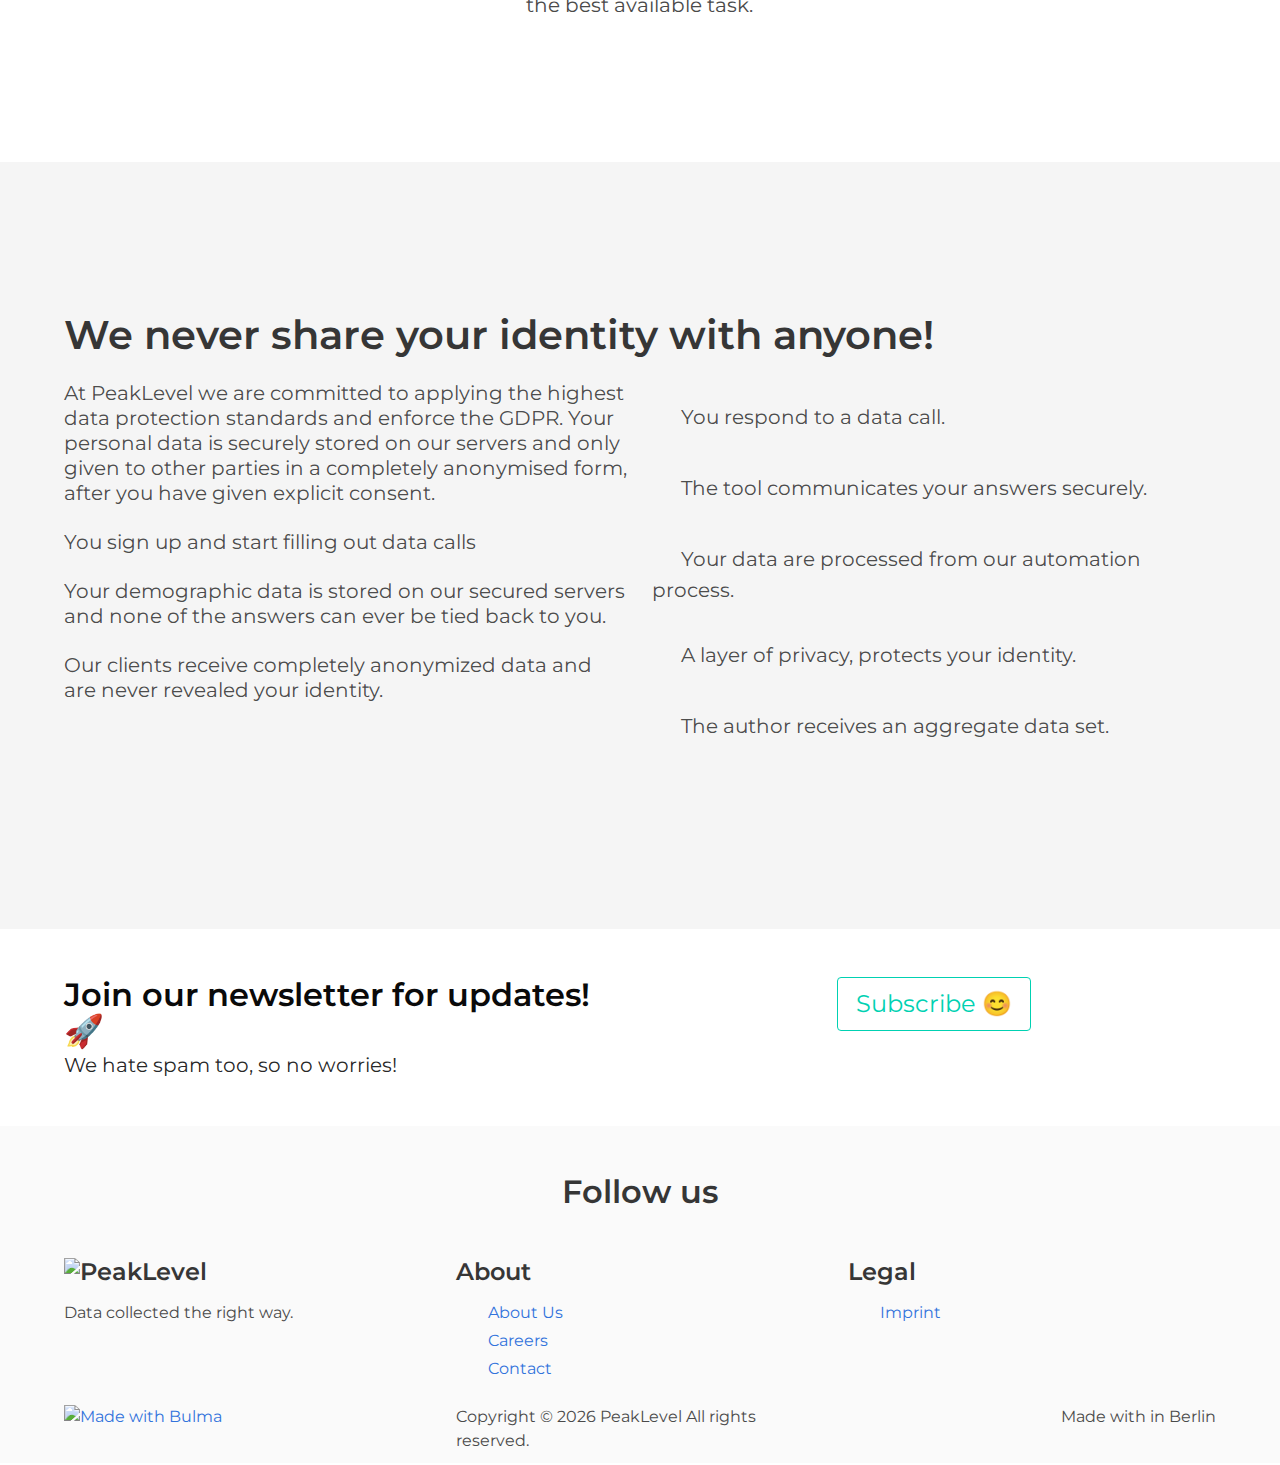
==== commit 38e11696: "new nav bar" ====
--- a/index.html
+++ b/index.html
@@ -71,7 +71,16 @@
             </div>
 
             <div id="navbarExampleTransparentExample" class="navbar-menu">
+                <div class="navbar-start">
+                    <a class="navbar-item" href="./about.html">
+                        <span>About us</span>
+                    </a>
+                    <a class="navbar-item" target="_blank" href="https://medium.com/@peaklevel">
+                        <span>Blog</span>
+                    </a>
+                </div>
                 <div class="navbar-end">
+
                     <div class="navbar-item">
                         <p class="control">
                             <a class="button is-medium is-primary" href="#" onclick="window.location.href = 'business.html'">
@@ -373,7 +382,21 @@
 
     <footer class="footer">
         <div class="container">
-            <div class="columns">
+            <div class="columns is-multiline">
+                <div class="column is-12 has-text-centered">
+                    <h3 class="title is-size-3 is-size-4-mobile">Follow us</h3>
+                </div>
+                <div class="column is-12 has-text-centered">
+                    <a class="has-text-black" href="https://twitter.com/getpeaklevel" target="_blank">
+                        <i class="fab fa-3x fa-twitter-square"></i>
+                    </a>
+                    <a href="" class="hidden">
+                        <i class="fab fa-3x fa-facebook-square"></i>
+                    </a>
+                    <a class="has-text-black" href="https://medium.com/@peaklevel" target="_blank">
+                        <i class="fab fa-3x fa-medium"></i>
+                    </a>
+                </div>
                 <div class="column">
                     <div class="content">
                         <h3>
@@ -391,8 +414,13 @@
                         </h3>
                         <ul class="">
                             <li>
-                                <a href="/">
+                                <a href="./about.html">
                                     About Us
+                                </a>
+                            </li>
+                            <li>
+                                <a href="./about.html">
+                                    Careers
                                 </a>
                             </li>
                             <li>
@@ -442,28 +470,9 @@
             </div>
         </div>
     </footer>
-
-    <div class="fb-customerchat" page_id="1645407598841407" ref="type">
-    </div>
 </body>
 
 <script src="./public/lib/cookieconsent/build/cookieconsent.min.js"></script>
-<script>
-    window.addEventListener("load", function () {
-        window.cookieconsent.initialise({
-            "palette": {
-                "popup": {
-                    "background": "#edeff5",
-                    "text": "#838391"
-                },
-                "button": {
-                    "background": "#4b81e8"
-                }
-            },
-            "theme": "edgeless"
-        })
-    });
-</script>
 
 <!-- Global site tag (gtag.js) - Google Analytics -->
 <script async src="https://www.googletagmanager.com/gtag/js?id=UA-119355894-1"></script>
